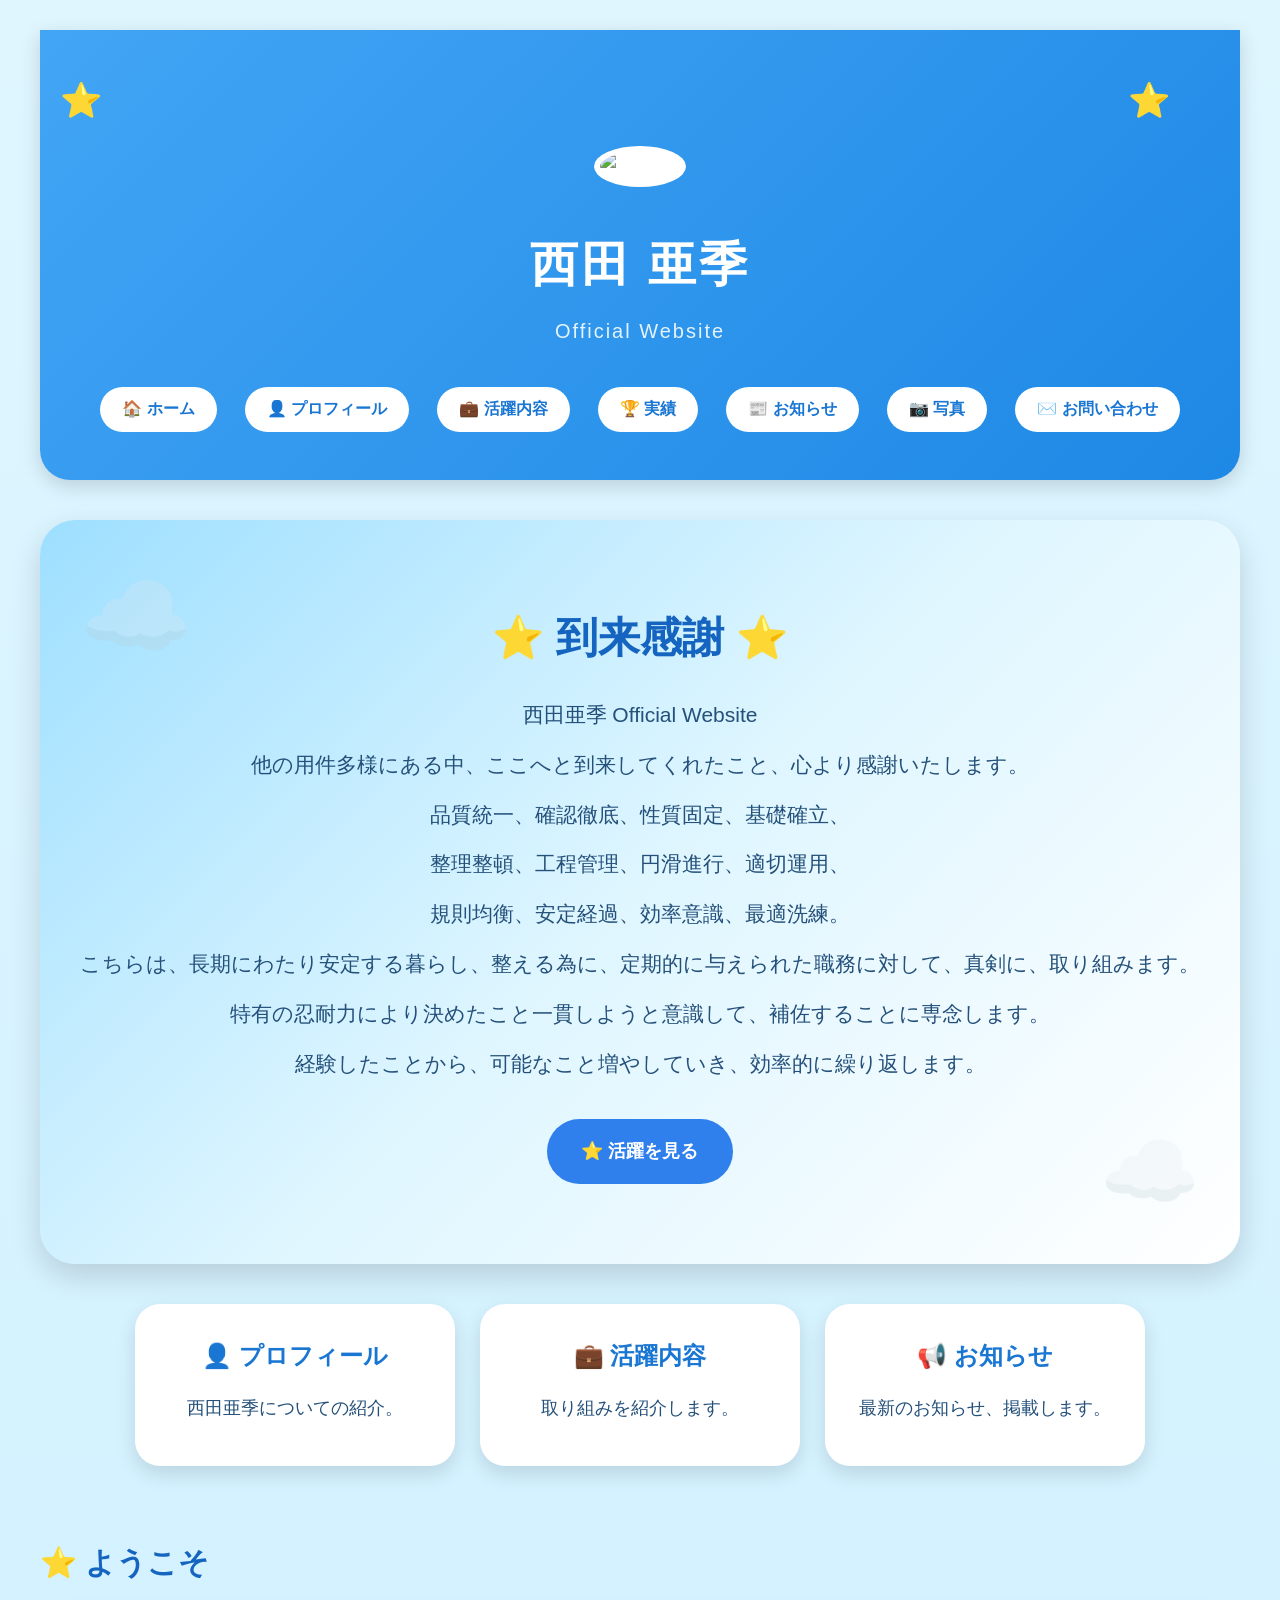
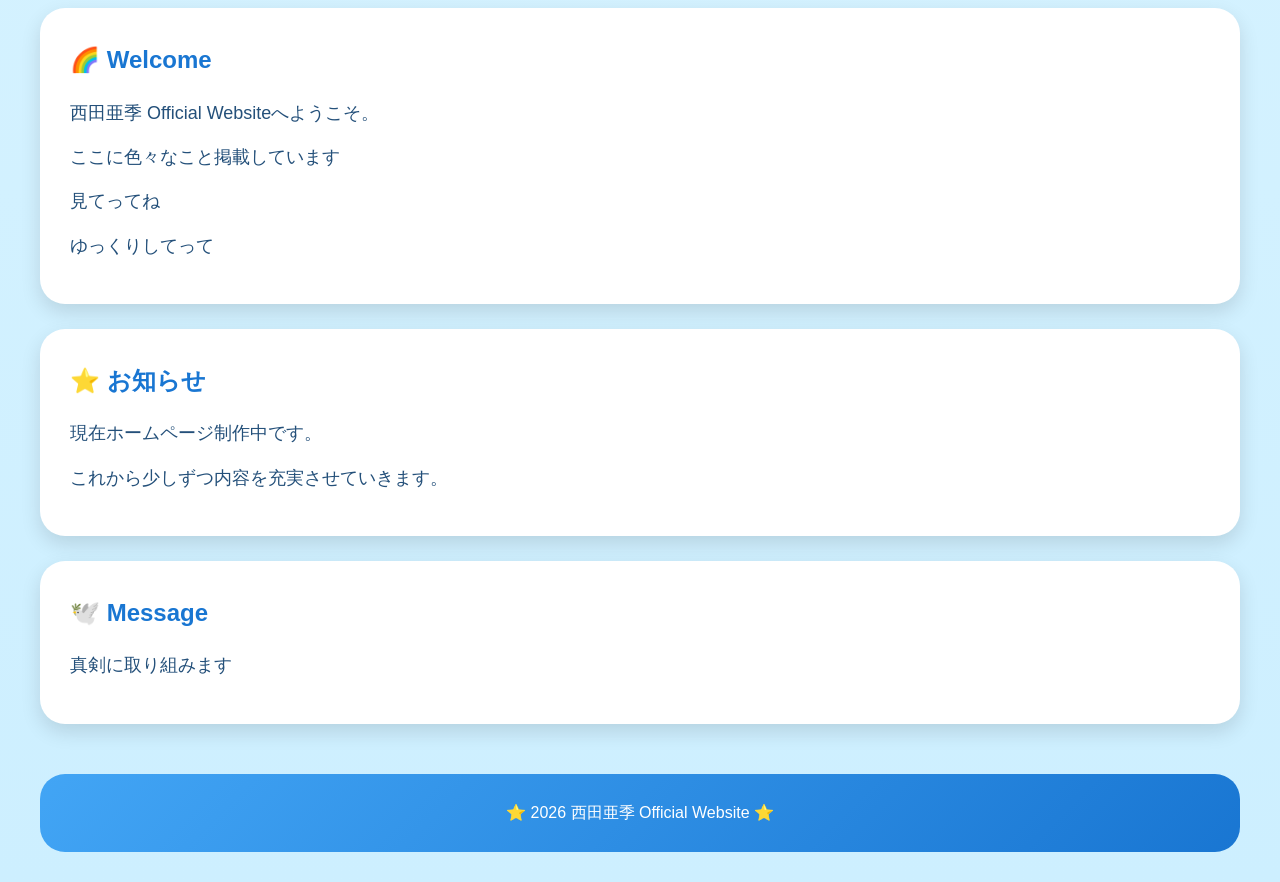
==== index2.html @ 0dc69a08 "Add files via upload" ====
<!DOCTYPE html>
<html lang="ja">

<head>
<meta charset="UTF-8">
<meta name="viewport" content="width=device-width, initial-scale=1.0">

<title>西田亜季 Official Website</title>

<link rel="stylesheet" href="style2.css">
</head>

<body>

<div class="container">

<header>

<div class="header-stars">
<span>⭐</span>
<span>⭐</span>
</div>

<img src="images/icon.png" class="icon" alt="アイコン">

<h1>西田 亜季</h1>

<p class="subtitle">
Official Website
</p>

<nav>

<button onclick="showPage('home')">🏠 ホーム</button>

<button onclick="showPage('profile')">👤 プロフィール</button>

<button onclick="showPage('activity')">💼 活躍内容</button>

<button onclick="showPage('career')">🏆 実績</button>

<button onclick="showPage('news')">📰 お知らせ</button>

<button onclick="showPage('photo')">📷 写真</button>

<button onclick="showPage('contact')">✉️ お問い合わせ</button>

</nav>

</header>
<section class="hero">



<div class="hero-content">

<h2>⭐ 到来感謝 ⭐</h2>

<p>

西田亜季 Official Website

</p>


<p>
他の用件多様にある中、ここへと到来してくれたこと、心より感謝いたします。
</p>

<p>品質統一、確認徹底、性質固定、基礎確立、</p>

<p>整理整頓、工程管理、円滑進行、適切運用、</p>

<p>規則均衡、安定経過、効率意識、最適洗練。</p>

<p>こちらは、長期にわたり安定する暮らし、整える為に、定期的に与えられた職務に対して、真剣に、取り組みます。</p>

<p>特有の忍耐力により決めたこと一貫しようと意識して、補佐することに専念します。</p>

<p>経験したことから、可能なこと増やしていき、効率的に繰り返します。</p>


<a href="#" class="link-button" onclick="showPage('activity'); return false;">
⭐ 活躍を見る
</a>

</div>

</section>

<section class="quick-menu">

<div class="card">
<h3>👤 プロフィール</h3>
<p>西田亜季についての紹介。</p>
</div>

<div class="card">
<h3>💼 活躍内容</h3>
<p>取り組みを紹介します。</p>
</div>

<div class="card">
<h3>📢 お知らせ</h3>
<p>最新のお知らせ、掲載します。</p>
</div>

</section>


<main>

<section id="home" class="page">

<h2>⭐ ようこそ</h2>

<div class="card">

<h3>🌈 Welcome</h3>

<p>
西田亜季 Official Websiteへようこそ。
</p>

<p>
ここに色々なこと掲載しています
</p>

<p>
見てってね
</p>

<p>
ゆっくりしてって
</p>

</div>

<div class="card">

<h3>⭐ お知らせ</h3>

<p>

現在ホームページ制作中です。

</p>

<p>

これから少しずつ内容を充実させていきます。

</p>

</div>

<div class="card">

<h3>🕊️ Message</h3>

<p>

真剣に取り組みます

</p>

</div>

</section>

<section id="profile" class="page" style="display:none;">

<h2>⭐ プロフィール</h2>

<div class="card">

<h3>🌸 西田 亜季</h3>

<p>
他の用件多様にある中、ここへと到来してくれたこと、心より感謝いたします。





</p>

<p>品質統一、確認徹底、性質固定、基礎確立、</p>

<p>整理整頓、工程管理、円滑進行、適切運用、</p>

<p>規則均衡、安定経過、効率意識、最適洗練。</p>

<p>こちらは、長期にわたり安定する暮らし、整える為に、定期的に与えられた職務に対して、真剣に、取り組みます。</p>

<p>特有の忍耐力により決めたこと一貫しようと意識して、補佐することに専念します。</p>

<p>経験したことから、可能なこと増やしていき、効率的に繰り返します。</p>

<p>

これからも、
笑顔・信頼・感謝を大切に、
皆さまのお役に立てるよう努力してまいります。

</p>

</div>

</section>


<section id="activity" class="page" style="display:none;">

<h2>⭐ 活躍内容</h2>

<div class="card">

<h3>📋 職務内容の要約</h3>

<p>
日々の任務、丁寧に行い、取り組みます。
</p>

</div>

<div class="card">

<h3>🤝 大切にしていること</h3>

<p>
必要な対応、正確な確認、
円滑な連携を心掛け、
安心して任せてもらえるよう努めます。
</p>

</div>

<div class="card">

<h3>🌱 今後の目標</h3>

<p>
経験を積み重ねながら、
より多くの知識と技術を身につけ、
長く信頼される存在を目指します。
</p>

</div>

</section>

<section id="career" class="page" style="display:none;">

<h2>⭐ 実績</h2>

<div class="card">

<h3>🏆 主な実績</h3>

<p>
これまで経験してきた業務や活動内容を、
今後こちらへ掲載していきます。
</p>

</div>

<div class="card">

<h3>📚 経験</h3>

<p>
様々な経験を積み重ね、
知識や技術を磨きながら、
一つひとつの仕事に取り組んでいます。
</p>

</div>

<div class="card">

<h3>⭐ これから</h3>

<p>
今後も新しい経験を重ね、
実績を積み上げながら、
より良い仕事へつなげていきます。
</p>

</div>

</section>


<section id="news" class="page" style="display:none;">

<h2>⭐ お知らせ</h2>

<div class="card">

<h3>📢 最新のお知らせ</h3>

<p>
現在、ホームページを制作・更新しています。
</p>

<p>
内容は順次追加・改善してまいります。
</p>

</div>

<div class="card">

<h3>🗓 更新履歴</h3>

<p>
2026年
ホームページ公開・制作開始
</p>

</div>

<div class="card">

<h3>⭐ これからのお知らせ</h3>

<p>

こちらにお知らせしていきます。
</p>

</div>

</section>

<section id="photo" class="page" style="display:none;">

<h2>⭐ 写真</h2>

<p>
様子や風景、掲載しています。
</p>

<div class="gallery">

<img src="images/photo01.jpg" alt="写真1">
<img src="images/photo02.jpg" alt="写真2">
<img src="images/photo03.jpg" alt="写真3">
<img src="images/photo04.jpg" alt="写真4">
<img src="images/photo05.jpg" alt="写真5">
<img src="images/photo06.jpg" alt="写真6">

</div>

</section>

<section id="contact" class="page" style="display:none;">

<h2>⭐ お問い合わせ</h2>

<div class="card">

<h3>📩 お問い合わせフォーム</h3>

<form>

<label>お名前</label><br>
<input type="text" placeholder="お名前を入力してください"><br><br>

<label>メールアドレス</label><br>
<input type="email" placeholder="example@email.com"><br><br>

<label>お問い合わせ内容</label><br>
<textarea rows="6" placeholder="お問い合わせ内容をご入力ください"></textarea><br><br>

<button type="submit" class="link-button">
送信する
</button>

</form>

</div>

<div class="card">

<h3>📢 ご案内</h3>

<p>
お問い合わせ内容を確認後、順次ご返信いたします。
</p>

<p>
内容によっては、お返事までお時間をいただく場合がありますのでご了承ください。
</p>

</div>

</section>


</main>
<div id="lightbox" class="lightbox" onclick="closeLightbox()">

<img id="lightbox-img" src="" alt="拡大画像">

</div>
<footer>

⭐ 2026 西田亜季 Official Website ⭐

</footer>

</div>

<script src="script2.js"></script>

</body>

</html>
---- style2.css ----
/* ===========================
   西田亜季 Official Website
   style2.css
=========================== */

*{
    margin:0;
    padding:0;
    box-sizing:border-box;
}

body{

    background:linear-gradient(to bottom,#dff6ff,#cdefff);

    font-family:"Yu Gothic","Meiryo",sans-serif;

    color:#24507a;

    line-height:1.8;

}

/* 全体 */

.container{

    width:95%;
    max-width:1200px;

    margin:30px auto;

}

/* ヘッダー */

header{

    background:#2f80ed;

    color:white;

    text-align:center;

    padding:35px;

    border-radius:30px;

    box-shadow:0 8px 20px rgba(0,0,0,0.15);

    margin-bottom:35px;

}

/* 左右の星 */

.header-stars{

    display:flex;

    justify-content:space-between;

    font-size:28px;

    color:#ffd84d;

    margin-bottom:15px;

}

/* アイコン */

.icon{

    width:170px;

    height:170px;

    border-radius:50%;

    border:6px solid white;

    object-fit:cover;

    margin-bottom:20px;

    background:white;

}

/* タイトル */

h1{

    font-size:42px;

    margin-bottom:10px;

}

.subtitle{

    font-size:22px;

    opacity:0.95;

}

/* メニュー */

nav{

    margin-top:30px;

}

nav button{

    background:white;

    color:#2f80ed;

    border:none;

    border-radius:40px;

    padding:12px 22px;

    margin:8px;

    font-size:16px;

    font-weight:bold;

    cursor:pointer;

    transition:.3s;

}

nav button:hover{

    background:#6ec6ff;

    color:white;

    transform:translateY(-4px);

}

/* ページ */

.page{

    margin-bottom:40px;

}

/* 見出し */

h2{

    color:#1565c0;

    margin-bottom:18px;

    font-size:30px;

}

/* 白カード */

.card{

    background:white;

    padding:30px;

    border-radius:25px;

    box-shadow:0 8px 20px rgba(0,0,0,.12);

    margin-bottom:25px;

}

/* 本文 */

p{

    margin-bottom:12px;

    font-size:18px;

}

/* ボタン */

.link-button{

    display:inline-block;

    background:#2f80ed;

    color:white;

    text-decoration:none;

    padding:14px 28px;

    border-radius:35px;

    transition:.3s;

    font-weight:bold;

}

.link-button:hover{

    background:#6ec6ff;

    transform:scale(1.05);

}

/* フッター */

footer{

    background:#2f80ed;

    color:white;

    text-align:center;

    padding:25px;

    border-radius:25px;

    margin-top:50px;

}

/* スマホ */

@media(max-width:768px){

.icon{

width:130px;
height:130px;

}

h1{

font-size:32px;

}

.subtitle{

font-size:18px;

}

nav button{

display:block;

width:100%;

margin:10px 0;

}

h2{

font-size:24px;

}

.card{

padding:20px;

}

}

.card h3{

color:#1976d2;

font-size:24px;

margin-bottom:15px;

}

.card:hover{

transform:translateY(-6px);

transition:0.3s;

}

header{

background:linear-gradient(135deg,#42a5f5,#1976d2);

}

footer{

background:linear-gradient(135deg,#42a5f5,#1976d2);

}

.quick-menu{
    display:flex;
    gap:20px;
    justify-content:center;
    margin:30px 0;
    flex-wrap:wrap;
}

.quick-menu .card{
    flex:1;
    min-width:250px;
    text-align:center;
}
/* ===== ヒーローエリアを豪華に ===== */

.hero{

background:linear-gradient(135deg,#9edfff,#dff6ff,#ffffff);

border-radius:35px;

padding:80px 40px;

margin:40px 0;

text-align:center;

box-shadow:0 12px 30px rgba(0,0,0,0.15);

position:relative;

overflow:hidden;

}

/* 雲のような背景 */

.hero::before{

content:"☁️";

font-size:90px;

position:absolute;

top:15px;

left:40px;

opacity:0.25;

}

.hero::after{

content:"☁️";

font-size:80px;

position:absolute;

bottom:20px;

right:40px;

opacity:0.25;

}

.hero h2{

font-size:42px;

color:#1565c0;

margin-bottom:20px;

}

.hero p{

font-size:21px;

margin:12px 0;

color:#24507a;

}

/* ボタン */

.hero .link-button{

margin-top:25px;

padding:16px 34px;

font-size:18px;

}

/* ===== クイックメニュー ===== */

.quick-menu{

display:flex;

justify-content:center;

gap:25px;

flex-wrap:wrap;

margin-bottom:45px;

}

.quick-menu .card{

flex:1;

min-width:240px;

max-width:320px;

transition:0.3s;

cursor:pointer;

}

.quick-menu .card:hover{

transform:translateY(-10px);

box-shadow:0 18px 35px rgba(0,0,0,0.18);

}

/* カード見出し */

.quick-menu h3{

color:#1976d2;

margin-bottom:15px;

font-size:24px;

}

/* 全カード共通 */

.card{

transition:.3s;

}

.card:hover{

transform:translateY(-6px);

box-shadow:0 12px 25px rgba(0,0,0,.15);

}

/* 星 */

.header-stars{

font-size:34px;

letter-spacing:50px;

}

/* タイトル */

h1{

letter-spacing:3px;

}

/* スマホ */

@media(max-width:768px){

.hero{

padding:45px 20px;

}

.hero h2{

font-size:28px;

}

.quick-menu{

flex-direction:column;

align-items:center;

}

.quick-menu .card{

max-width:100%;

}

}

/* ===== ヘッダー強化 ===== */

header{

background:linear-gradient(135deg,#42a5f5,#1e88e5);

border-radius:0 0 30px 30px;

padding:40px 20px;

box-shadow:0 6px 20px rgba(0,0,0,.15);

}

/* 名前 */

header h1{

font-size:48px;

color:white;

margin:15px 0 5px;

}

/* サブタイトル */

.subtitle{

color:#eef8ff;

font-size:20px;

letter-spacing:2px;

margin-bottom:25px;

}

/* メニュー */

nav{

display:flex;

justify-content:center;

flex-wrap:wrap;

gap:12px;

}

nav button{

background:white;

color:#1976d2;

border:none;

border-radius:30px;

padding:12px 22px;

font-size:16px;

font-weight:bold;

cursor:pointer;

transition:.3s;

}

nav button:hover{

background:#fff176;

transform:translateY(-4px);

box-shadow:0 8px 18px rgba(0,0,0,.18);

}

/* 写真ギャラリー */

.gallery{
display:grid;
grid-template-columns:repeat(auto-fit,minmax(220px,1fr));
gap:20px;
margin-top:25px;
}

.gallery img{
width:100%;
height:220px;
object-fit:cover;
border-radius:18px;
background:white;
padding:6px;
box-shadow:0 8px 20px rgba(0,0,0,0.15);
transition:0.3s;
cursor:pointer;
}

.gallery img:hover{
transform:scale(1.05);
box-shadow:0 12px 30px rgba(0,0,0,0.25);


}

/* ライトボックス */

.lightbox{
display:none;
position:fixed;
top:0;
left:0;
width:100%;
height:100%;
background:rgba(0,0,0,0.85);
justify-content:center;
align-items:center;
z-index:9999;
cursor:pointer;
}

.lightbox img{
max-width:90%;
max-height:90%;
border-radius:20px;
border:6px solid white;
box-shadow:0 0 30px rgba(255,255,255,0.4);
animation:zoomIn .3s ease;
}

@keyframes zoomIn{

from{
transform:scale(0.8);
opacity:0;
}

to{
transform:scale(1);
opacity:1;
}

}


/* お問い合わせフォーム */
form{
    margin-top:20px;
}

form input,
form textarea{
    width:100%;
    padding:12px;
    margin-top:8px;
    margin-bottom:18px;
    border:2px solid #b7d8ff;
    border-radius:12px;
    font-size:16px;
    box-sizing:border-box;
    background:#fff;
}

form input:focus,
form textarea:focus{
    outline:none;
    border-color:#5aa9ff;
    box-shadow:0 0 8px rgba(90,169,255,0.3);
}

form button{
    cursor:pointer;
}

/* ページ切り替えアニメーション */
.page{
    animation: fadeIn 0.6s ease;
}

.card{
    animation: fadeInUp 0.8s ease;
}

@keyframes fadeIn{
    from{
        opacity:0;
    }
    to{
        opacity:1;
    }
}

@keyframes fadeInUp{
    from{
        opacity:0;
        transform:translateY(20px);
    }
    to{
        opacity:1;
        transform:translateY(0);
    }
}

/* カードにマウスを乗せた時 */
.card{
    transition: transform 0.3s ease, box-shadow 0.3s ease;
}

.card:hover{
    transform: translateY(-8px);
    box-shadow: 0 12px 24px rgba(0,0,0,0.15);
}

/* ボタン */
.link-button{
    transition: all 0.3s ease;
}

.link-button:hover{
    transform: scale(1.05);
    background: #4a90e2;
}

/* 写真 */
.gallery img{
    transition: transform 0.3s ease, box-shadow 0.3s ease;
}

.gallery img:hover{
    transform: scale(1.05);
    box-shadow: 0 8px 18px rgba(0,0,0,0.2);
}
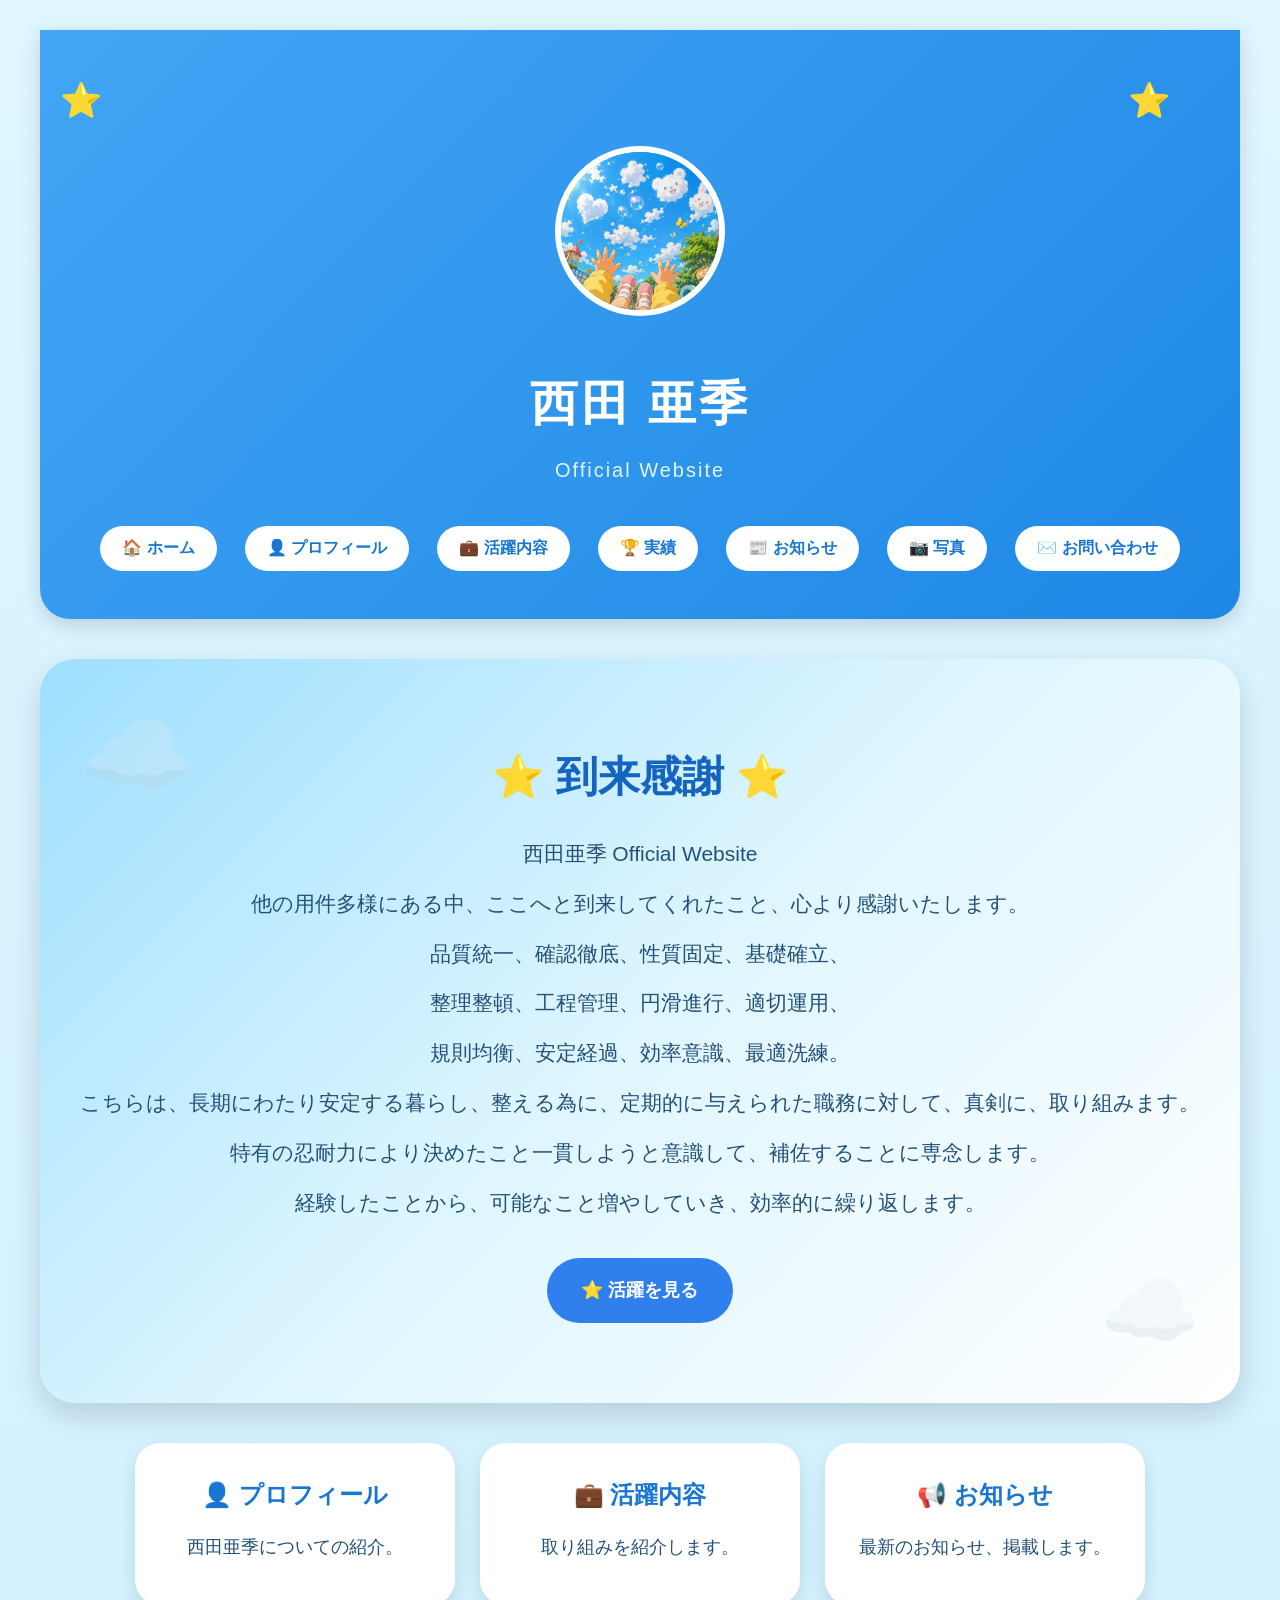
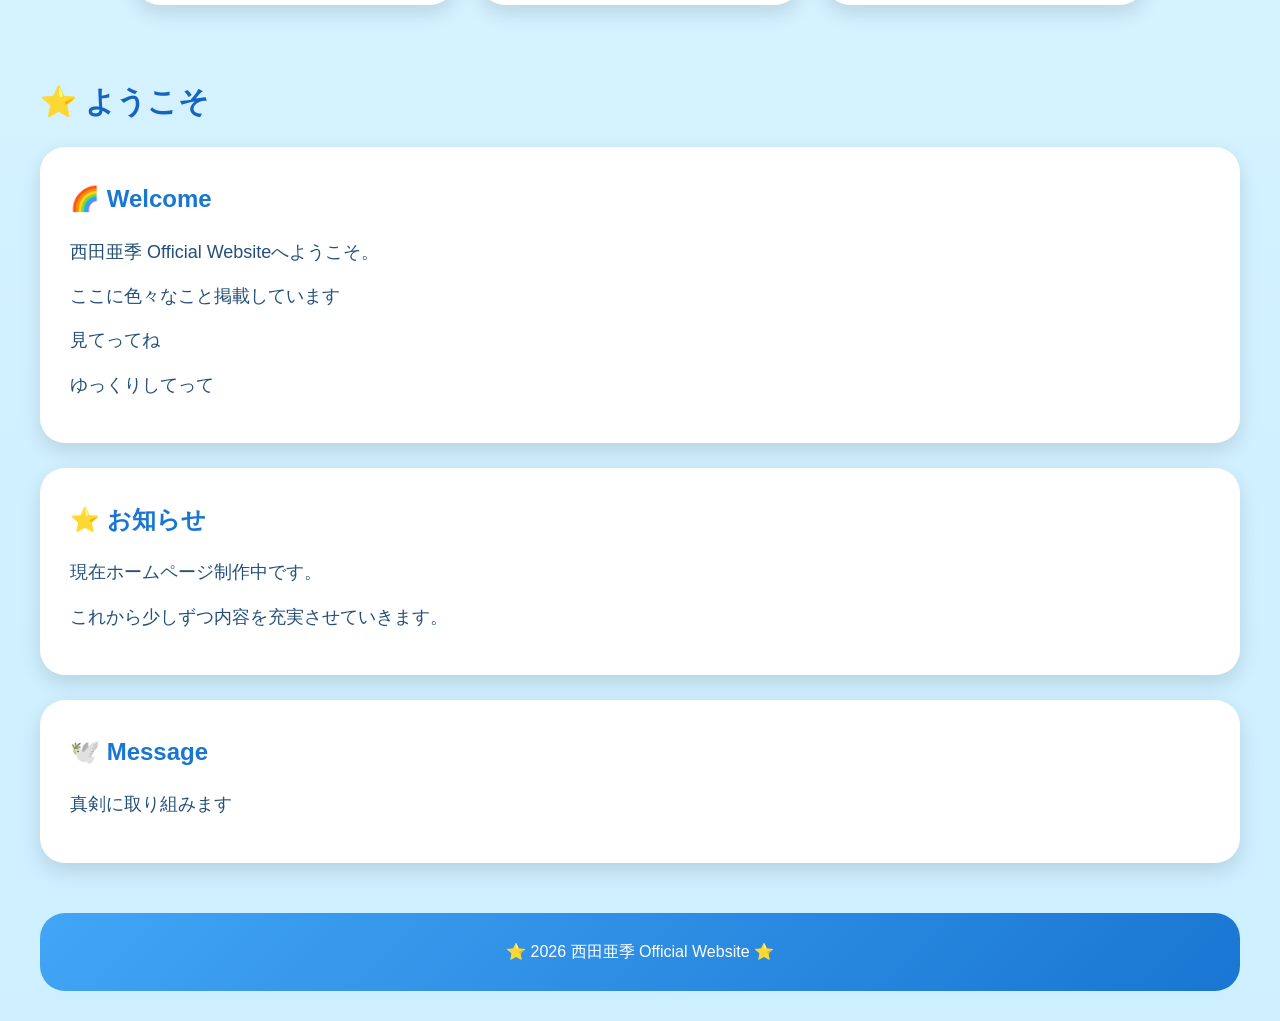
==== commit 1febfa0a: "Add files via upload" ====
--- a/index2.html
+++ b/index2.html
@@ -21,7 +21,7 @@
 <span>⭐</span>
 </div>
 
-<img src="images/icon.png" class="icon" alt="アイコン">
+<img src="images2/icon.png" class="icon" alt="アイコン">
 
 <h1>西田 亜季</h1>
 
@@ -344,12 +344,12 @@
 
 <div class="gallery">
 
-<img src="images/photo01.jpg" alt="写真1">
-<img src="images/photo02.jpg" alt="写真2">
-<img src="images/photo03.jpg" alt="写真3">
-<img src="images/photo04.jpg" alt="写真4">
-<img src="images/photo05.jpg" alt="写真5">
-<img src="images/photo06.jpg" alt="写真6">
+<img src="images2/photo01.jpg" alt="写真1">
+<img src="images2/photo02.jpg" alt="写真2">
+<img src="images2/photo03.jpg" alt="写真3">
+<img src="images2/photo04.jpg" alt="写真4">
+<img src="images2/photo05.jpg" alt="写真5">
+<img src="images2/photo06.jpg" alt="写真6">
 
 </div>
 
